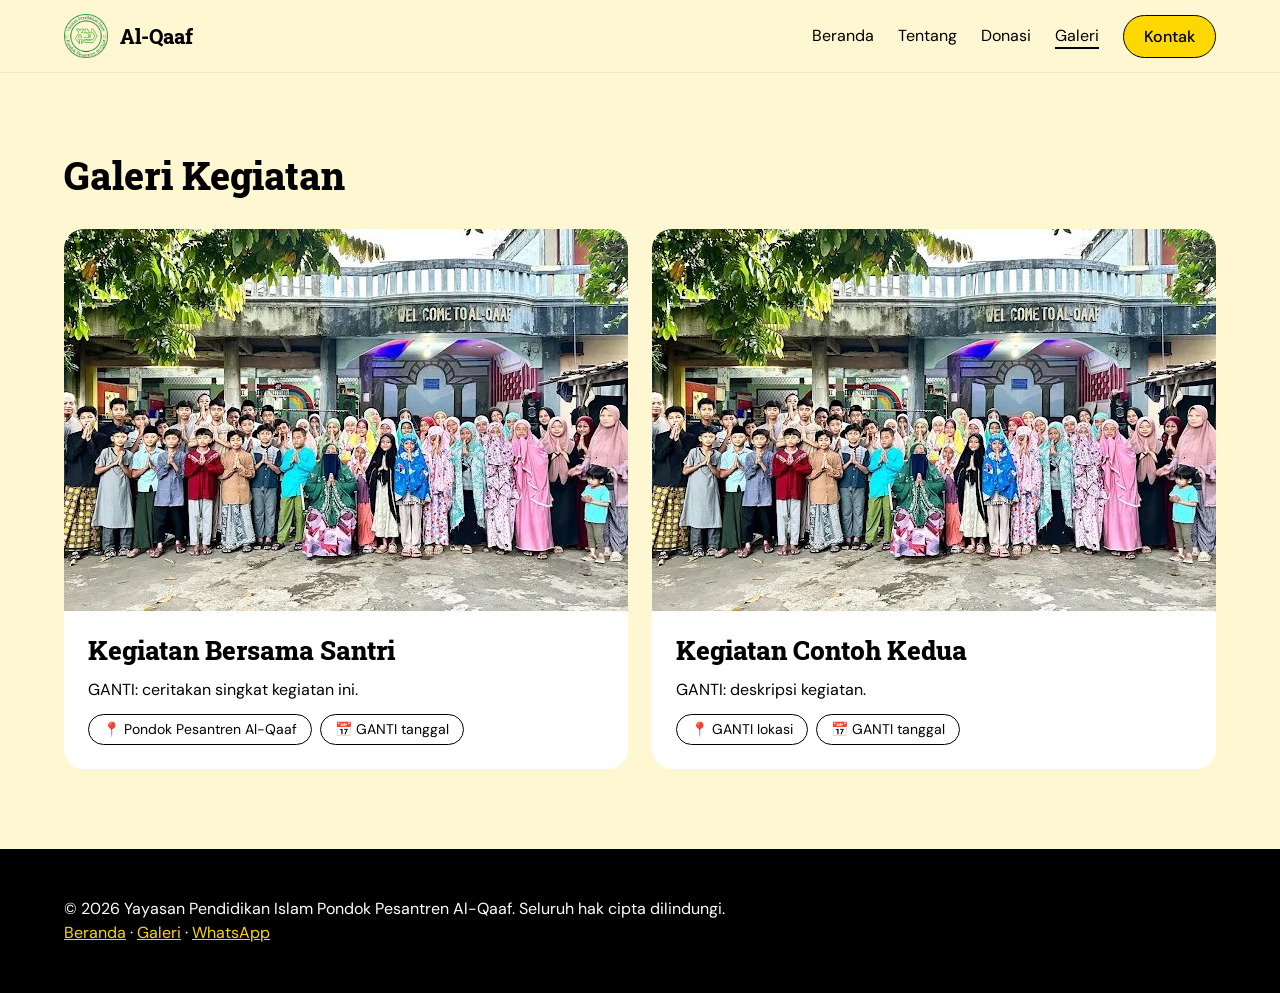
==== galeri.html @ b2927167 "Add files via upload" ====
<!DOCTYPE html>
<html lang="id">
<head>
<!-- ===== galeri.html — Galeri Kegiatan =====
 Tambah kegiatan: salin satu blok <article>, ubah foto, judul, deskripsi, lokasi, tanggal.
 Letakkan kegiatan terbaru di paling atas. -->
<title>Galeri Kegiatan — Pondok Pesantren Al-Qaaf</title>
<meta name="description" content="Dokumentasi kegiatan santri dan keluarga besar Pondok Pesantren Al-Qaaf.">
<link rel="canonical" href="https://alqaaf.ponpes.id/galeri.html">
<meta property="og:title" content="Galeri Kegiatan — Pondok Pesantren Al-Qaaf"><meta property="og:image" content="https://alqaaf.ponpes.id/images/hero.jpg">
<meta charset="utf-8">
<meta name="viewport" content="width=device-width, initial-scale=1">
<meta name="theme-color" content="#fff6d2">
<link rel="icon" href="favicon.ico" sizes="any">
<link rel="icon" type="image/png" sizes="32x32" href="images/favicon-32.png">
<link rel="apple-touch-icon" href="images/favicon-180.png">
<link rel="preconnect" href="https://fonts.googleapis.com"><link rel="preconnect" href="https://fonts.gstatic.com" crossorigin>
<link rel="stylesheet" href="https://fonts.googleapis.com/css2?family=DM+Mono&family=DM+Sans:wght@400;500;700&family=Roboto+Slab:wght@500;800&display=swap">
<link rel="stylesheet" href="css/variables.css">
<link rel="stylesheet" href="css/style.css">
</head>
<body>
<header class="nav"><div class="wrap">
  <a class="brand" href="index.html"><img src="images/logo.png" alt="Logo Pondok Pesantren Al-Qaaf" width="44" height="44">Al-Qaaf</a>
  <nav class="nav-links" aria-label="Menu utama">
    <a href="index.html" >Beranda</a><a href="index.html#tentang">Tentang</a><a href="index.html#donasi">Donasi</a><a href="galeri.html" aria-current="page">Galeri</a><a class="btn btn-primary btn-sm" href="index.html#kontak">Kontak</a>
  </nav></div></header>
<main><section><div class="wrap">
  <h1 class="section-title">Galeri Kegiatan</h1>
  <div class="grid">
    <article class="card gallery-card">
      <img src="images/hero.jpg" alt="Kegiatan Bersama Santri" loading="lazy" width="680" height="382">
      <div class="body"><h3>Kegiatan Bersama Santri</h3><p>GANTI: ceritakan singkat kegiatan ini.</p>
        <div class="meta"><span>📍 Pondok Pesantren Al-Qaaf</span><span>📅 GANTI tanggal</span></div></div>
    </article>
    <article class="card gallery-card">
      <img src="images/hero.jpg" alt="Kegiatan Contoh Kedua" loading="lazy" width="680" height="382">
      <div class="body"><h3>Kegiatan Contoh Kedua</h3><p>GANTI: deskripsi kegiatan.</p>
        <div class="meta"><span>📍 GANTI lokasi</span><span>📅 GANTI tanggal</span></div></div>
    </article>
  </div>
</div></section></main>
<footer><div class="wrap"><p>&copy; 2026 Yayasan Pendidikan Islam Pondok Pesantren Al-Qaaf. Seluruh hak cipta dilindungi.</p>
<p><a href="index.html">Beranda</a> · <a href="galeri.html">Galeri</a> · <a href="https://wa.me/6281234567890">WhatsApp</a></p></div></footer>
</body></html>
---- css/variables.css ----
:root {
  /* Colors */
  --color-buttercream: #fff6d2;
  --color-marigold: #ffd801;
  --color-ink-black: #000000;
  --color-bone-white: #ffffff;
  --color-char: #666664;
  --color-oat: #cccbc7;
  --color-fawn: #dcdce6;

  /* Typography — Font Families */
  --font-sans-serif: 'sans-serif', ui-sans-serif, system-ui, -apple-system, BlinkMacSystemFont, "Segoe UI", Roboto, sans-serif;
  --font-champ: 'Champ', ui-sans-serif, system-ui, -apple-system, BlinkMacSystemFont, "Segoe UI", Roboto, sans-serif;
  --font-dm-sans: 'DM Sans', ui-sans-serif, system-ui, -apple-system, BlinkMacSystemFont, "Segoe UI", Roboto, sans-serif;
  --font-dm-mono: 'DM Mono', ui-monospace, SFMono-Regular, Menlo, Monaco, Consolas, monospace;
  --font-arial: 'Arial', ui-sans-serif, system-ui, -apple-system, BlinkMacSystemFont, "Segoe UI", Roboto, sans-serif;

  /* Typography — Scale */
  --text-caption: 10px;
  --leading-caption: 1.5;
  --tracking-caption: 0.16px;
  --text-body: 16px;
  --leading-body: 1.5;
  --text-subheading: 20px;
  --leading-subheading: 1.4;
  --tracking-subheading: -0.4px;
  --text-heading-sm: 26px;
  --leading-heading-sm: 1.2;
  --text-heading: 38px;
  --leading-heading: 1.16;
  --text-heading-lg: 54px;
  --leading-heading-lg: 1.01;
  --text-display: 72px;
  --leading-display: 1.01;

  /* Typography — Weights */
  --font-weight-regular: 400;
  --font-weight-medium: 500;
  --font-weight-bold: 700;
  --font-weight-extrabold: 800;

  /* Spacing */
  --spacing-unit: 4px;
  --spacing-4: 4px;
  --spacing-8: 8px;
  --spacing-12: 12px;
  --spacing-16: 16px;
  --spacing-20: 20px;
  --spacing-24: 24px;
  --spacing-28: 28px;
  --spacing-32: 32px;
  --spacing-36: 36px;
  --spacing-48: 48px;
  --spacing-60: 60px;
  --spacing-72: 72px;
  --spacing-80: 80px;
  --spacing-120: 120px;
  --spacing-132: 132px;
  --spacing-236: 236px;

  /* Layout */
  --page-max-width: 1200px;
  --section-gap: 80px;
  --card-padding: 32px;
  --element-gap: 24px;

  /* Border Radius */
  --radius-2xl: 16px;
  --radius-2xl-2: 20px;
  --radius-full: 9999px;

  /* Named Radii */
  --radius-tags: 9999px;
  --radius-cards: 20px;
  --radius-inputs: 16px;
  --radius-buttons: 9999px;

  /* Shadows */
  --shadow-md: rgba(70, 58, 0, 0.1) 0px 4px 12px 0px;

  /* Surfaces */
  --surface-canvas: #fff6d2;
  --surface-card: #ffffff;
  --surface-oat: #cccbc7;
  --surface-ink: #000000;
}
---- css/style.css ----
/* ==========================================================
   style.css — Gaya utama website Al-Qaaf
   Mengikuti DESIGN.md (krem + kuning marigold, tombol pill, kartu 20px).
   Variabel warna/ukuran ada di variables.css (jangan diubah di sini).
   ========================================================== */

/* Font: "Champ" tidak tersedia gratis, diganti Roboto Slab (mirip, slab tebal). */
:root{ --font-champ:'Roboto Slab',Georgia,serif; }

*{box-sizing:border-box;margin:0}
html{scroll-behavior:smooth}
body{background:var(--surface-canvas);color:var(--color-ink-black);font:400 var(--text-body)/1.5 var(--font-dm-sans)}
img{max-width:100%;display:block}
a{color:inherit}
h1,h2,h3{font-family:var(--font-champ);font-weight:800}
.wrap{max-width:var(--page-max-width);margin:0 auto;padding:0 var(--spacing-24)}
section{padding:var(--section-gap) 0}
.section-title{font-size:var(--text-heading);line-height:var(--leading-heading);margin-bottom:var(--spacing-32)}

/* ---------- Navigasi atas ---------- */
.nav{background:var(--surface-canvas);position:sticky;top:0;z-index:10;border-bottom:1px solid #0001}
.nav .wrap{display:flex;align-items:center;gap:var(--spacing-24);height:72px}
.brand{display:flex;align-items:center;gap:12px;text-decoration:none;font:800 20px var(--font-champ)}
.brand img{width:44px;height:44px}
.nav-links{display:flex;gap:var(--spacing-24);margin-left:auto;align-items:center}
.nav-links a{text-decoration:none}
.nav-links a:hover,.nav-links a[aria-current]{text-decoration:underline;text-underline-offset:6px;text-decoration-thickness:2px}

/* ---------- Tombol (selalu pill) ---------- */
.btn{display:inline-block;padding:16px 28px;border-radius:var(--radius-buttons);font:500 16px var(--font-dm-sans);text-decoration:none;border:1.5px solid var(--color-ink-black);cursor:pointer}
.btn-primary{background:var(--color-marigold)}
.btn-outline{background:transparent}
.btn-black{background:#000;color:#fff}
.btn-sm{padding:10px 20px}
.btn-light{color:#fff;border-color:#fff}

/* ---------- Hero (foto utama + scrim hangat) ---------- */
.hero{position:relative;color:#fff;padding:0;min-height:560px;display:flex;align-items:center;
  background:linear-gradient(rgba(40,30,0,.55),rgba(40,30,0,.65)),url(../images/hero.jpg) center/cover}
.hero .wrap{padding-top:80px;padding-bottom:80px;text-align:center}
.hero h1{font-size:clamp(38px,7vw,var(--text-display));line-height:var(--leading-display);margin-bottom:var(--spacing-20)}
.hero p{font-size:20px;max-width:640px;margin:0 auto var(--spacing-32)}
.hero .actions{display:flex;gap:16px;justify-content:center;flex-wrap:wrap}

/* ---------- Kartu & grid ---------- */
.grid{display:grid;gap:var(--element-gap);grid-template-columns:repeat(auto-fit,minmax(280px,1fr))}
.card{background:var(--surface-card);border-radius:var(--radius-cards);padding:var(--card-padding)}
.card h3{font-size:var(--text-heading-sm);line-height:var(--leading-heading-sm);margin-bottom:var(--spacing-12)}
.card p+p,.card ul{margin-top:var(--spacing-12)}
.card ul{padding-left:20px}
.tag{display:inline-block;background:var(--color-marigold);border-radius:var(--radius-tags);padding:6px 16px;font:500 14px var(--font-dm-sans);margin-bottom:var(--spacing-12)}
.mono{font-family:var(--font-dm-mono)}

/* ---------- Jadwal sholat ---------- */
.prayer{background:#fff}
.prayer-grid{display:grid;grid-template-columns:repeat(auto-fit,minmax(120px,1fr));gap:var(--spacing-16)}
.prayer-item{background:var(--surface-canvas);border-radius:var(--radius-cards);padding:var(--spacing-20);text-align:center}
.prayer-item b{display:block;font:500 15px var(--font-dm-sans)}
.prayer-item span{font:800 28px var(--font-champ)}
.prayer-item.next{background:var(--color-marigold)}
.muted{color:var(--color-char);font-size:14px;margin-top:var(--spacing-16)}

/* ---------- Donasi & unduhan ---------- */
.rek{font:500 24px var(--font-dm-mono);margin:var(--spacing-8) 0}
.copy-btn{margin-top:var(--spacing-12)}
.map{border:1px solid #000;border-radius:var(--radius-cards);width:100%;height:360px}

/* ---------- Galeri ---------- */
.gallery-card{padding:0;overflow:hidden}
.gallery-card img{aspect-ratio:4/3;object-fit:cover;width:100%}
.gallery-card .body{padding:var(--spacing-24)}
.meta{display:flex;flex-wrap:wrap;gap:8px;margin-top:var(--spacing-12)}
.meta span{border:1px solid #000;border-radius:var(--radius-tags);padding:4px 14px;font-size:14px}

/* ---------- Footer ---------- */
footer{background:var(--surface-ink);color:#fff;padding:var(--spacing-48) 0}
footer a{color:var(--color-marigold)}

@media(max-width:640px){
  .nav .wrap{height:auto;padding-top:12px;padding-bottom:12px;flex-wrap:wrap}
  .nav-links{margin-left:0;gap:16px}
  section{padding:var(--spacing-48) 0}
  .section-title{font-size:30px}
}
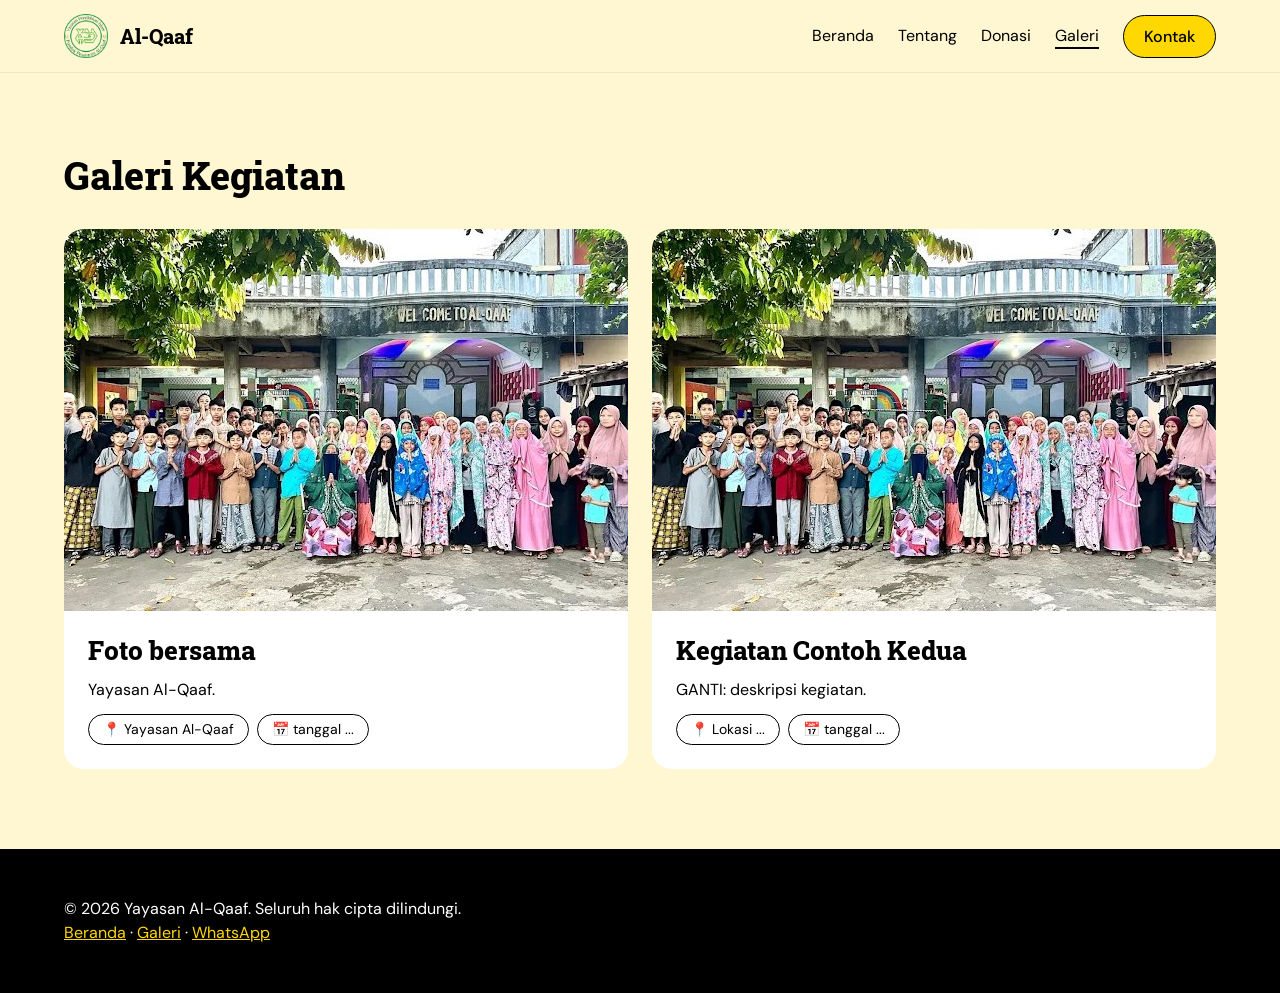
==== commit 179e4ce2: "Update galeri.html" ====
--- a/galeri.html
+++ b/galeri.html
@@ -30,16 +30,16 @@
   <div class="grid">
     <article class="card gallery-card">
       <img src="images/hero.jpg" alt="Kegiatan Bersama Santri" loading="lazy" width="680" height="382">
-      <div class="body"><h3>Kegiatan Bersama Santri</h3><p>GANTI: ceritakan singkat kegiatan ini.</p>
-        <div class="meta"><span>📍 Pondok Pesantren Al-Qaaf</span><span>📅 GANTI tanggal</span></div></div>
+      <div class="body"><h3>Foto bersama</h3><p>Yayasan Al-Qaaf.</p>
+        <div class="meta"><span>📍 Yayasan Al-Qaaf</span><span>📅 tanggal ...</span></div></div>
     </article>
     <article class="card gallery-card">
       <img src="images/hero.jpg" alt="Kegiatan Contoh Kedua" loading="lazy" width="680" height="382">
       <div class="body"><h3>Kegiatan Contoh Kedua</h3><p>GANTI: deskripsi kegiatan.</p>
-        <div class="meta"><span>📍 GANTI lokasi</span><span>📅 GANTI tanggal</span></div></div>
+        <div class="meta"><span>📍 Lokasi ...</span><span>📅 tanggal ...</span></div></div>
     </article>
   </div>
 </div></section></main>
-<footer><div class="wrap"><p>&copy; 2026 Yayasan Pendidikan Islam Pondok Pesantren Al-Qaaf. Seluruh hak cipta dilindungi.</p>
-<p><a href="index.html">Beranda</a> · <a href="galeri.html">Galeri</a> · <a href="https://wa.me/6281234567890">WhatsApp</a></p></div></footer>
+<footer><div class="wrap"><p>&copy; 2026 Yayasan Al-Qaaf. Seluruh hak cipta dilindungi.</p>
+<p><a href="index.html">Beranda</a> · <a href="galeri.html">Galeri</a> · <a href="https://wa.me/62818983669">WhatsApp</a></p></div></footer>
 </body></html>
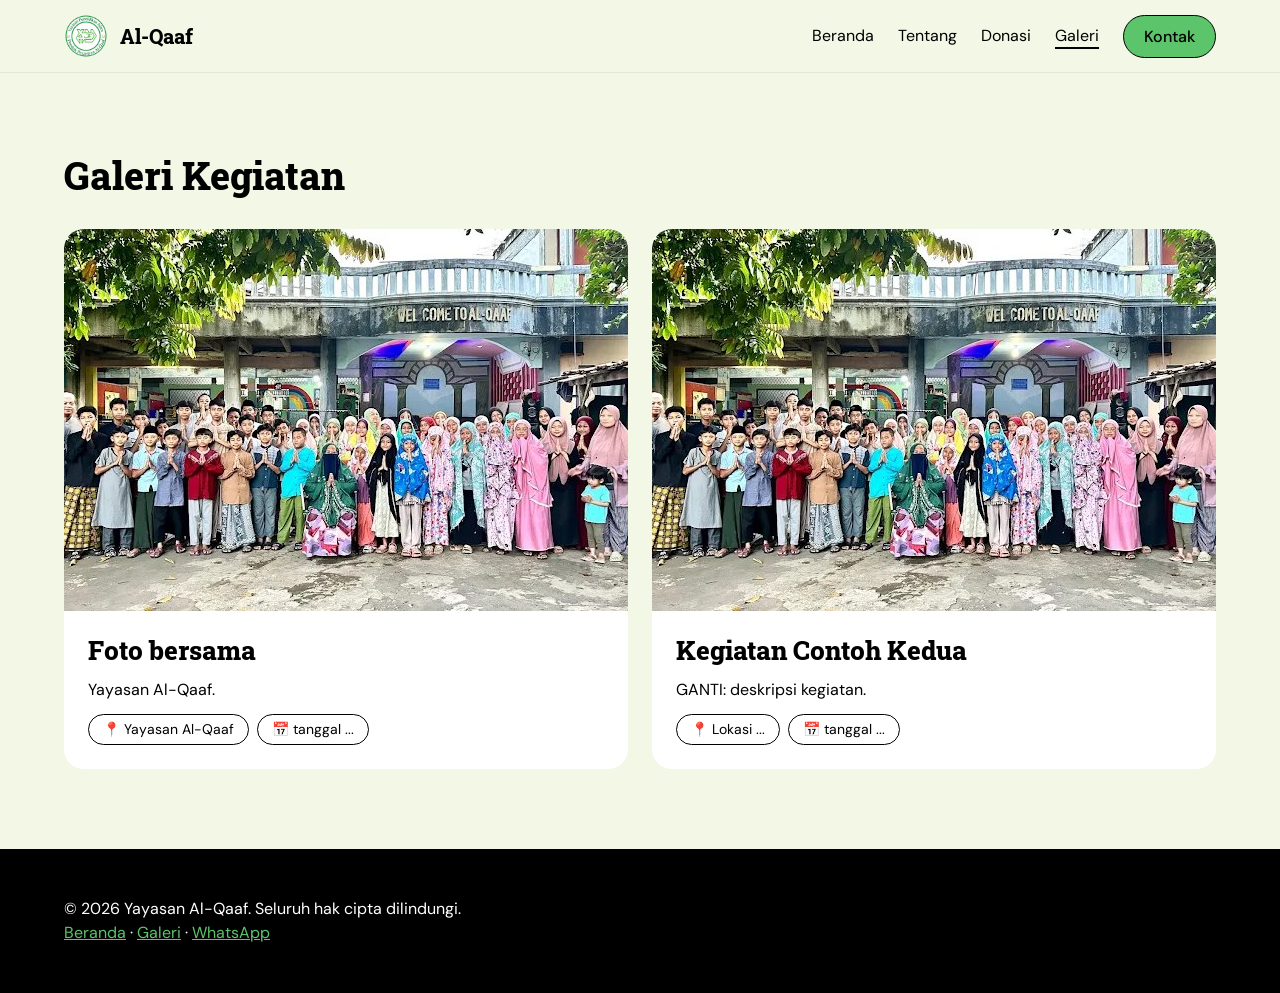
==== commit bc865e14: "Update galeri.html tambah favicon baru" ====
--- a/galeri.html
+++ b/galeri.html
@@ -11,9 +11,15 @@
 <meta charset="utf-8">
 <meta name="viewport" content="width=device-width, initial-scale=1">
 <meta name="theme-color" content="#fff6d2">
-<link rel="icon" href="favicon.ico" sizes="any">
-<link rel="icon" type="image/png" sizes="32x32" href="images/favicon-32.png">
-<link rel="apple-touch-icon" href="images/favicon-180.png">
+ 
+<!-- favicon dari favicon generator for real --> 
+<link rel="icon" type="image/png" href="images/favicon-baru/favicon-96x96.png" sizes="96x96">
+<link rel="icon" type="image/svg+xml" href="images/favicon-baru/favicon.svg">
+<link rel="shortcut icon" href="images/favicon-baru/favicon.ico">
+<link rel="apple-touch-icon" sizes="180x180" href="images/favicon-baru/apple-touch-icon.png">
+<meta name="apple-mobile-web-app-title" content="Al-Qaaf">
+<link rel="manifest" href="images/favicon-baru/site.webmanifest">
+ 
 <link rel="preconnect" href="https://fonts.googleapis.com"><link rel="preconnect" href="https://fonts.gstatic.com" crossorigin>
 <link rel="stylesheet" href="https://fonts.googleapis.com/css2?family=DM+Mono&family=DM+Sans:wght@400;500;700&family=Roboto+Slab:wght@500;800&display=swap">
 <link rel="stylesheet" href="css/variables.css">
--- a/css/variables.css
+++ b/css/variables.css
@@ -1,7 +1,7 @@
 :root {
   /* Colors */
-  --color-buttercream: #fff6d2;
-  --color-marigold: #ffd801;
+  --color-buttercream: #f2f7e6;
+  --color-marigold: #5cc46a;
   --color-ink-black: #000000;
   --color-bone-white: #ffffff;
   --color-char: #666664;
@@ -79,8 +79,8 @@
   --shadow-md: rgba(70, 58, 0, 0.1) 0px 4px 12px 0px;
 
   /* Surfaces */
-  --surface-canvas: #fff6d2;
+  --surface-canvas: #f2f7e6;
   --surface-card: #ffffff;
   --surface-oat: #cccbc7;
   --surface-ink: #000000;
-}+}
--- a/css/style.css
+++ b/css/style.css
@@ -82,3 +82,36 @@
   section{padding:var(--spacing-48) 0}
   .section-title{font-size:30px}
 }
+
+/* ==========================================================
+   Perbaikan responsif mobile (tambahan di akhir file)
+   Tujuan: halaman tidak bisa digeser ke kiri/kanan di HP.
+   ========================================================== */
+
+/* Pengaman: potong apa pun yang meluap ke samping (clip tidak merusak menu sticky) */
+body{overflow-x:clip}
+
+/* Menu atas boleh turun baris jika layar sempit */
+.nav-links{flex-wrap:wrap}
+
+/* Grid kartu: lebar minimum tidak pernah melebihi lebar layar */
+.grid{grid-template-columns:repeat(auto-fit,minmax(min(280px,100%),1fr))}
+
+/* Isi kartu boleh menyusut, teks/nomor panjang dipatahkan otomatis */
+.card,.grid>*{min-width:0}
+.card,.prayer-item{overflow-wrap:anywhere}
+
+/* Nomor rekening mengecil mengikuti lebar layar */
+.rek{font-size:clamp(18px,5.5vw,24px)}
+
+/* Peta tidak melebihi lebar layar */
+.map{max-width:100%}
+
+@media(max-width:640px){
+  .wrap{padding:0 var(--spacing-16)}   /* margin samping lebih tipis */
+  .nav .wrap{gap:12px}
+  .hero{min-height:480px}
+  .hero p{font-size:18px}
+  .btn{padding:14px 22px}
+  .map{height:280px}
+}
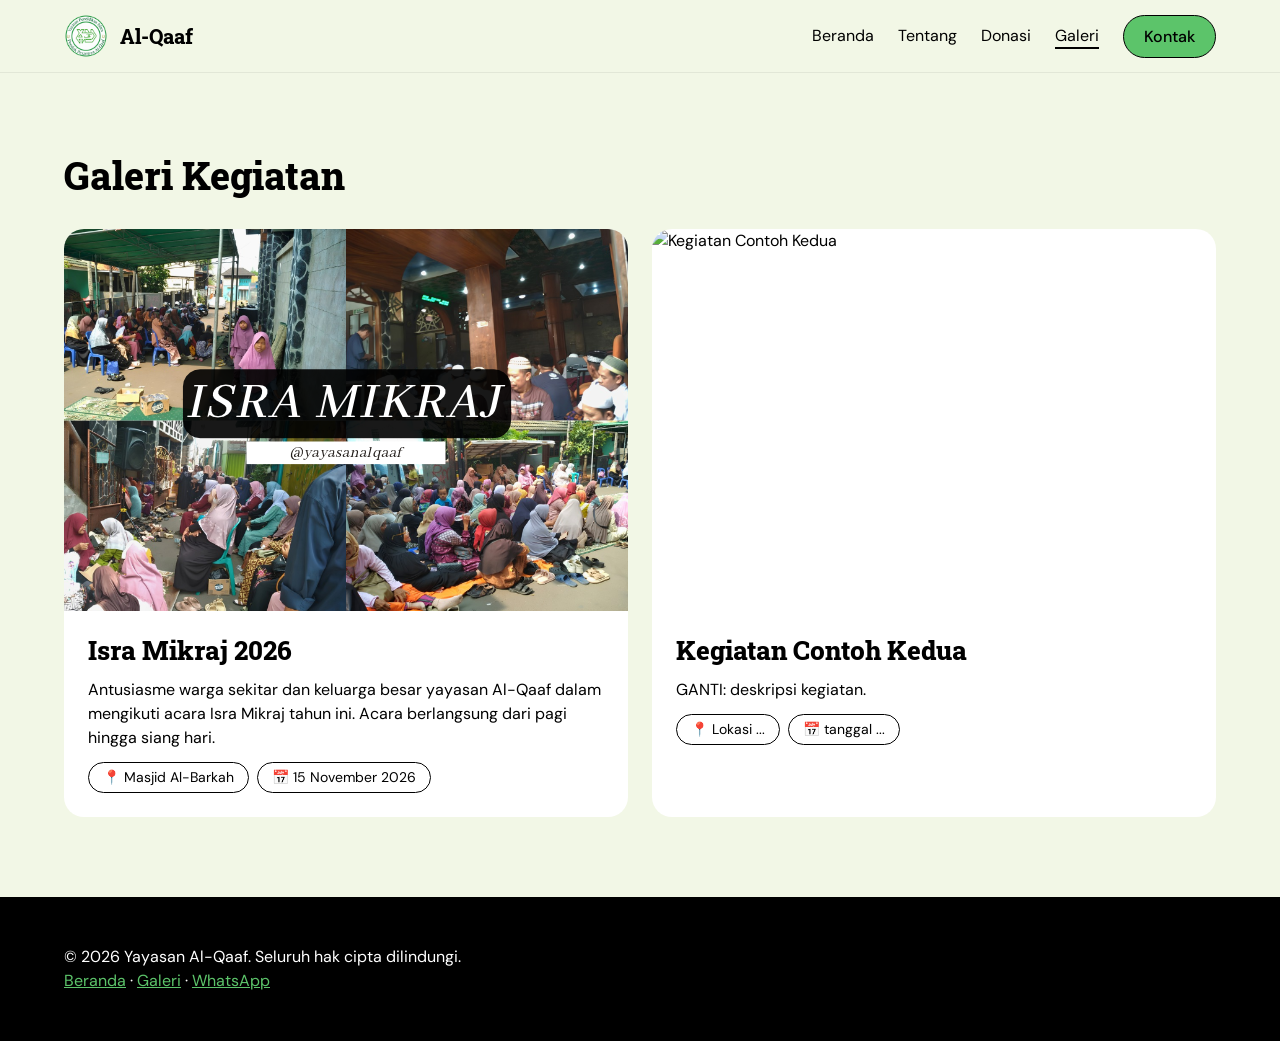
==== commit b658d926: "Update galeri.html" ====
--- a/galeri.html
+++ b/galeri.html
@@ -35,9 +35,9 @@
   <h1 class="section-title">Galeri Kegiatan</h1>
   <div class="grid">
     <article class="card gallery-card">
-      <img src="images/hero.jpg" alt="Kegiatan Bersama Santri" loading="lazy" width="680" height="382">
-      <div class="body"><h3>Foto bersama</h3><p>Yayasan Al-Qaaf.</p>
-        <div class="meta"><span>📍 Yayasan Al-Qaaf</span><span>📅 tanggal ...</span></div></div>
+      <img src="images/galeri/isra-mikraj-15-11-2026.png" alt="Kegiatan Isra Mikraj" loading="lazy" width="680" height="382">
+      <div class="body"><h3>Isra Mikraj 2026</h3><p>Antusiasme warga sekitar dan keluarga besar yayasan Al-Qaaf dalam mengikuti acara Isra Mikraj tahun ini. Acara berlangsung dari pagi hingga siang hari.</p>
+        <div class="meta"><span>📍 Masjid Al-Barkah</span><span>📅 15 November 2026</span></div></div>
     </article>
     <article class="card gallery-card">
       <img src="images/hero.jpg" alt="Kegiatan Contoh Kedua" loading="lazy" width="680" height="382">
--- a/css/style.css
+++ b/css/style.css
@@ -6,6 +6,7 @@
 
 /* Font: "Champ" tidak tersedia gratis, diganti Roboto Slab (mirip, slab tebal). */
 :root{ --font-champ:'Roboto Slab',Georgia,serif; }
+
 
 *{box-sizing:border-box;margin:0}
 html{scroll-behavior:smooth}
@@ -36,7 +37,7 @@
 
 /* ---------- Hero (foto utama + scrim hangat) ---------- */
 .hero{position:relative;color:#fff;padding:0;min-height:560px;display:flex;align-items:center;
-  background:linear-gradient(rgba(40,30,0,.55),rgba(40,30,0,.65)),url(../images/hero.jpg) center/cover}
+  background:linear-gradient(rgba(40,30,0,.55),rgba(40,30,0,.65)),url(../images/hero.png) center/cover}
 .hero .wrap{padding-top:80px;padding-bottom:80px;text-align:center}
 .hero h1{font-size:clamp(38px,7vw,var(--text-display));line-height:var(--leading-display);margin-bottom:var(--spacing-20)}
 .hero p{font-size:20px;max-width:640px;margin:0 auto var(--spacing-32)}
@@ -115,3 +116,7 @@
   .btn{padding:14px 22px}
   .map{height:280px}
 }
+
+/* Ikon Font Awesome di kartu kontak */
+.card h3 i{margin-right:10px;font-size:.9em}
+.btn i{margin-right:6px}
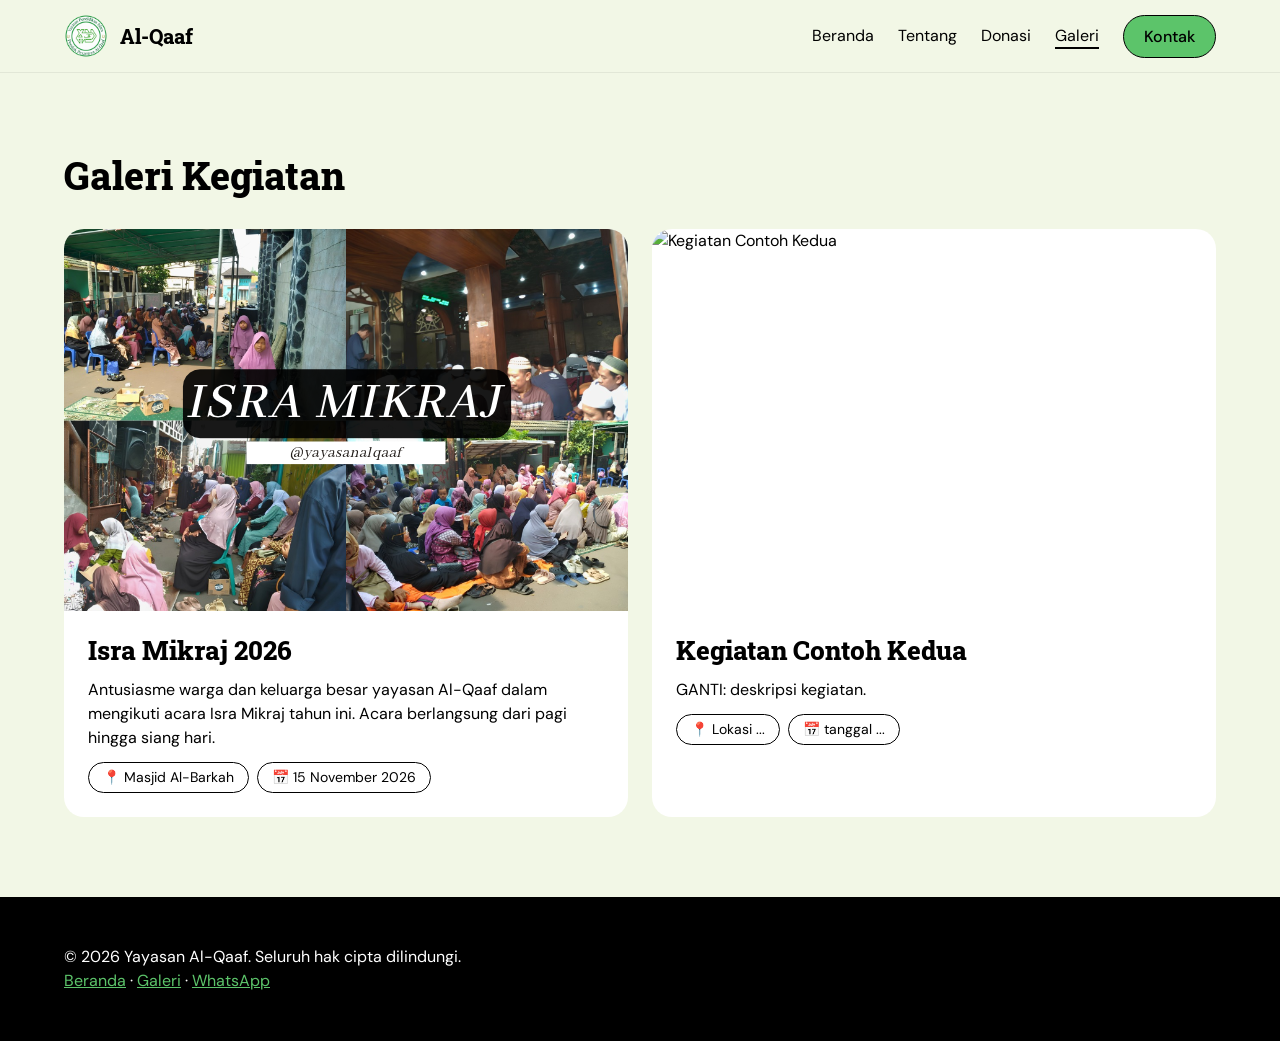
==== commit 177f0999: "Update galeri.html" ====
--- a/galeri.html
+++ b/galeri.html
@@ -36,7 +36,7 @@
   <div class="grid">
     <article class="card gallery-card">
       <img src="images/galeri/isra-mikraj-15-11-2026.png" alt="Kegiatan Isra Mikraj" loading="lazy" width="680" height="382">
-      <div class="body"><h3>Isra Mikraj 2026</h3><p>Antusiasme warga sekitar dan keluarga besar yayasan Al-Qaaf dalam mengikuti acara Isra Mikraj tahun ini. Acara berlangsung dari pagi hingga siang hari.</p>
+      <div class="body"><h3>Isra Mikraj 2026</h3><p>Antusiasme warga dan keluarga besar yayasan Al-Qaaf dalam mengikuti acara Isra Mikraj tahun ini. Acara berlangsung dari pagi hingga siang hari.</p>
         <div class="meta"><span>📍 Masjid Al-Barkah</span><span>📅 15 November 2026</span></div></div>
     </article>
     <article class="card gallery-card">
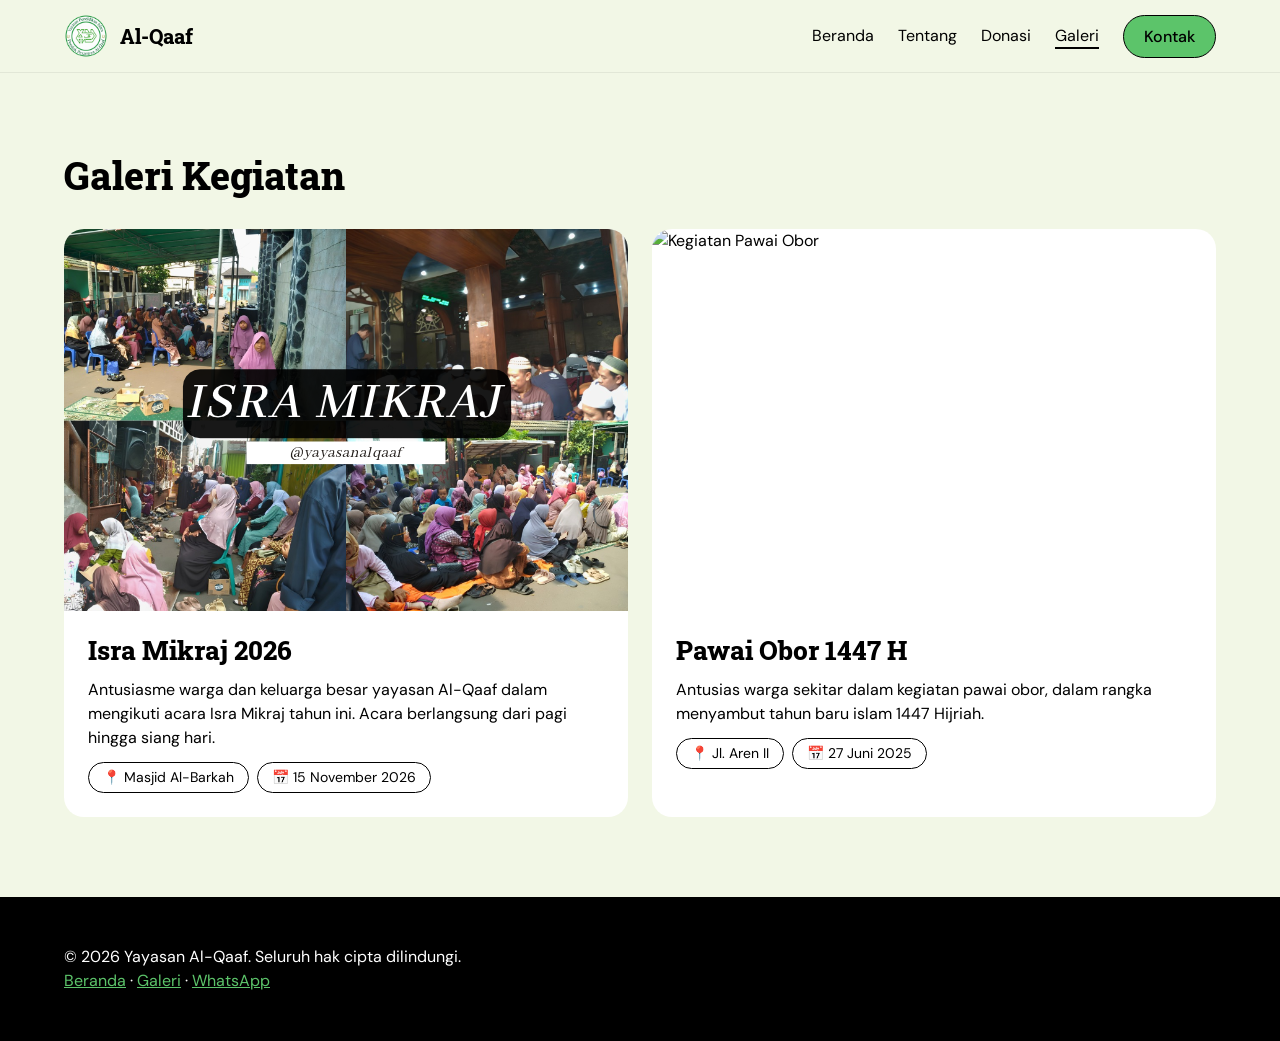
==== commit bc10cbeb: "Update galeri.html tambah kegiatan pawai obor" ====
--- a/galeri.html
+++ b/galeri.html
@@ -40,9 +40,9 @@
         <div class="meta"><span>📍 Masjid Al-Barkah</span><span>📅 15 November 2026</span></div></div>
     </article>
     <article class="card gallery-card">
-      <img src="images/hero.jpg" alt="Kegiatan Contoh Kedua" loading="lazy" width="680" height="382">
-      <div class="body"><h3>Kegiatan Contoh Kedua</h3><p>GANTI: deskripsi kegiatan.</p>
-        <div class="meta"><span>📍 Lokasi ...</span><span>📅 tanggal ...</span></div></div>
+      <img src="images/galeri/pawai-obor-tahun-baru-islam-1447H.png" alt="Kegiatan Pawai Obor" loading="lazy" width="680" height="382">
+      <div class="body"><h3>Pawai Obor 1447 H</h3><p>Antusias warga sekitar dalam kegiatan pawai obor, dalam rangka menyambut tahun baru islam 1447 Hijriah.</p>
+        <div class="meta"><span>📍 Jl. Aren II</span><span>📅 27 Juni 2025</span></div></div>
     </article>
   </div>
 </div></section></main>
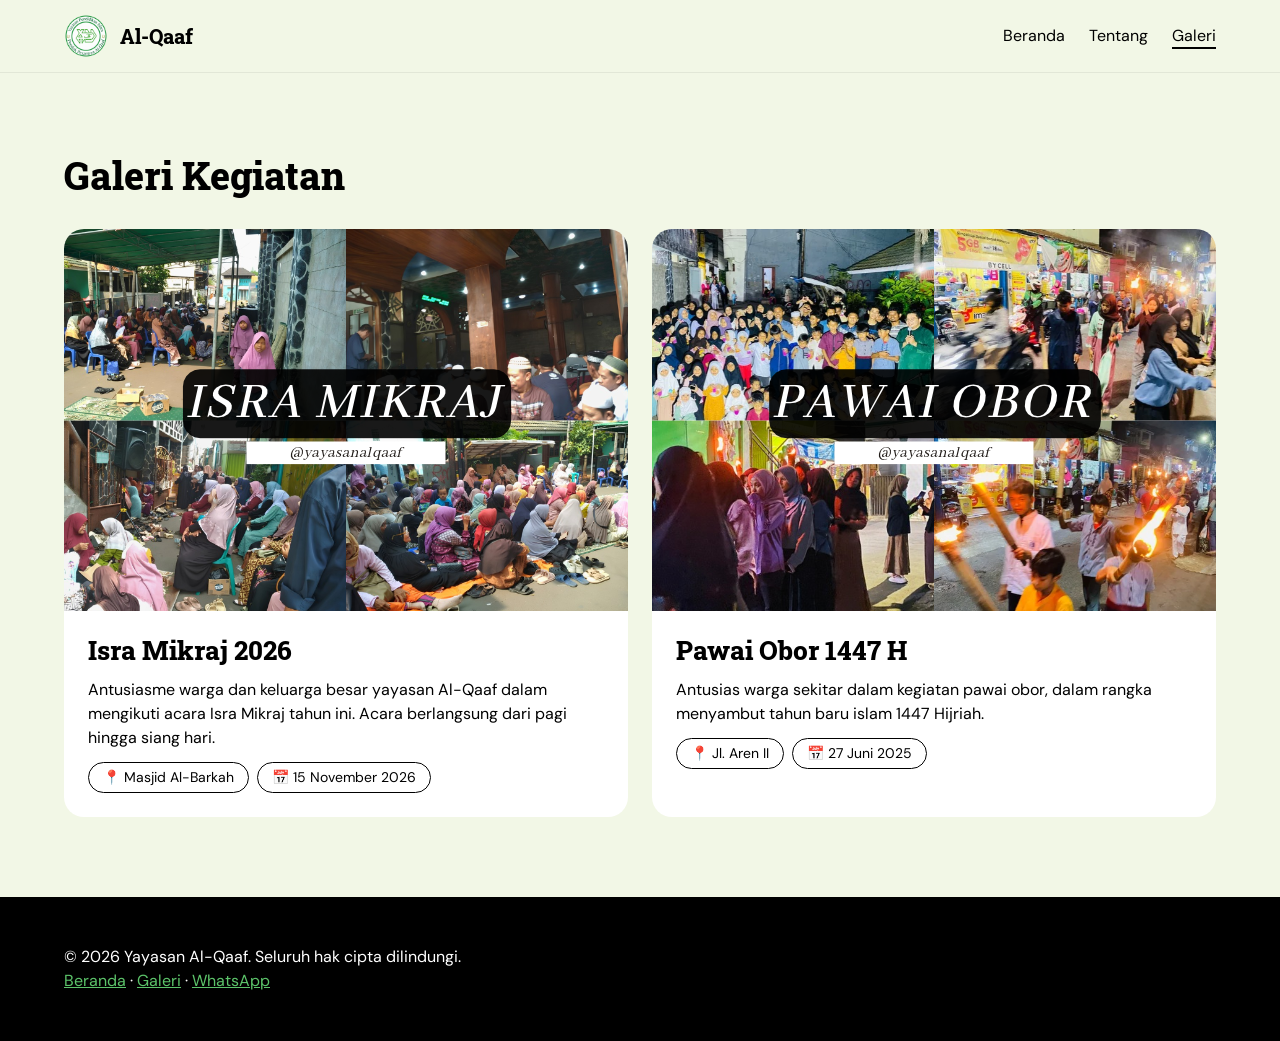
==== commit 087bb1d2: "Update galeri.html" ====
--- a/galeri.html
+++ b/galeri.html
@@ -29,7 +29,7 @@
 <header class="nav"><div class="wrap">
   <a class="brand" href="index.html"><img src="images/logo.png" alt="Logo Pondok Pesantren Al-Qaaf" width="44" height="44">Al-Qaaf</a>
   <nav class="nav-links" aria-label="Menu utama">
-    <a href="index.html" >Beranda</a><a href="index.html#tentang">Tentang</a><a href="index.html#donasi">Donasi</a><a href="galeri.html" aria-current="page">Galeri</a><a class="btn btn-primary btn-sm" href="index.html#kontak">Kontak</a>
+    <a href="index.html" >Beranda</a><a href="index.html#tentang">Tentang</a><!--<a href="index.html#donasi">Donasi</a>--><a href="galeri.html" aria-current="page">Galeri</a><!--<a class="btn btn-primary btn-sm" href="index.html#kontak">Kontak</a>-->
   </nav></div></header>
 <main><section><div class="wrap">
   <h1 class="section-title">Galeri Kegiatan</h1>
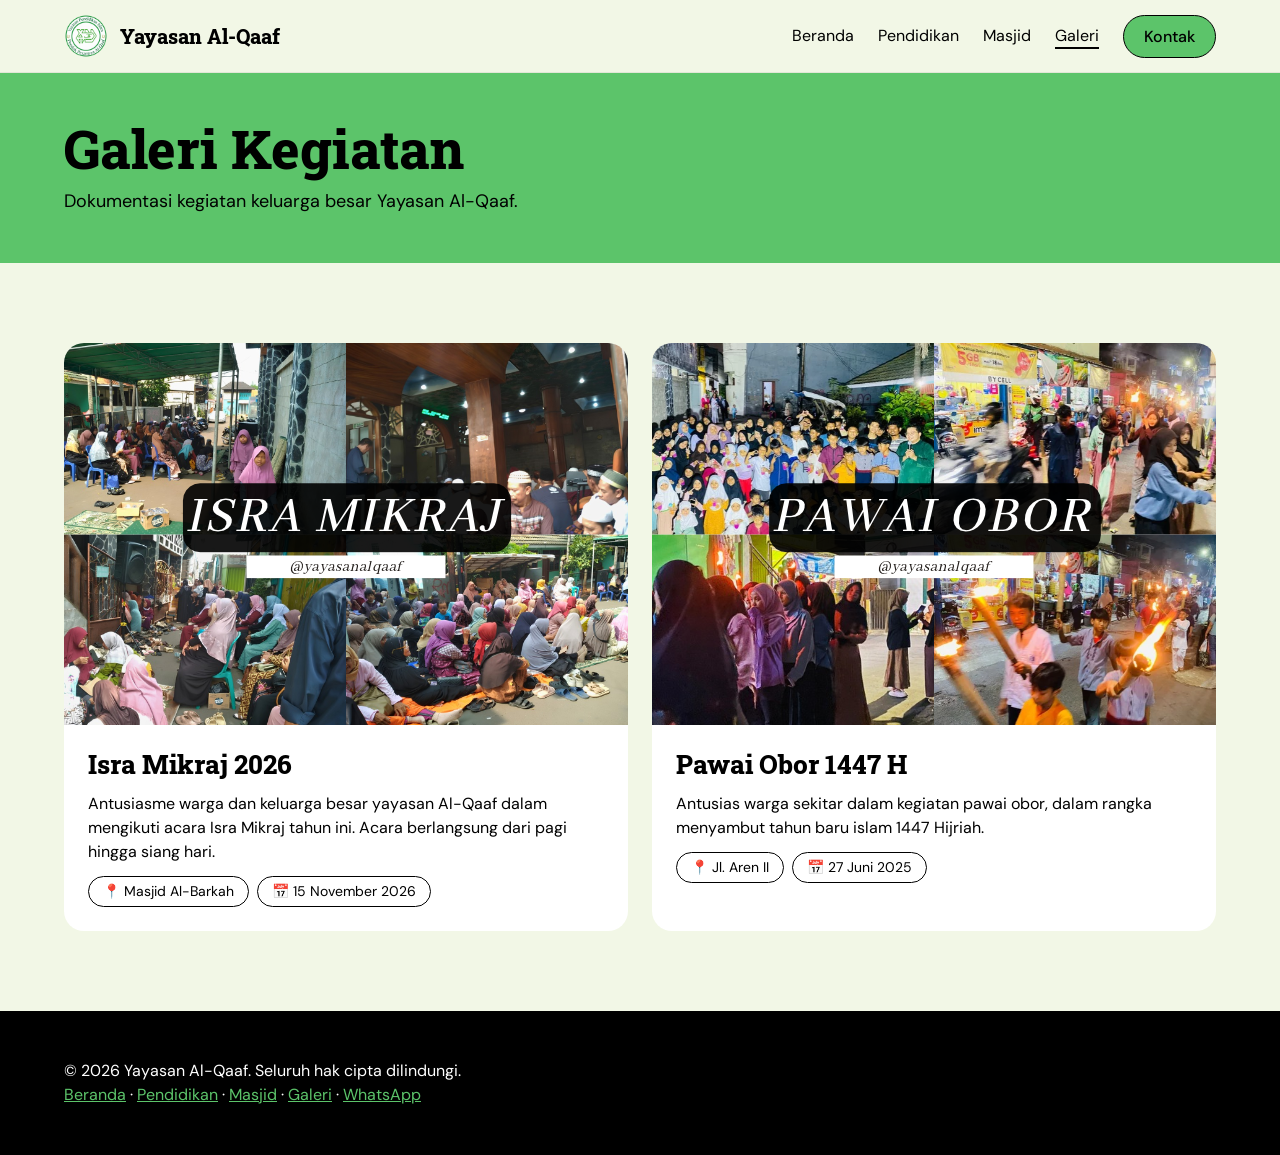
==== commit 13cf1c88: "Add files via upload" ====
--- a/galeri.html
+++ b/galeri.html
@@ -1,38 +1,50 @@
 <!DOCTYPE html>
 <html lang="id">
 <head>
+<meta charset="utf-8">
 <!-- ===== galeri.html — Galeri Kegiatan =====
  Tambah kegiatan: salin satu blok <article>, ubah foto, judul, deskripsi, lokasi, tanggal.
- Letakkan kegiatan terbaru di paling atas. -->
+ Letakkan kegiatan terbaru di paling atas.
+ Header & footer dibuat otomatis oleh js/layout.js (jangan tulis manual di sini). -->
 <title>Galeri Kegiatan — Pondok Pesantren Al-Qaaf</title>
 <meta name="description" content="Dokumentasi kegiatan santri dan keluarga besar Pondok Pesantren Al-Qaaf.">
 <link rel="canonical" href="https://alqaaf.ponpes.id/galeri.html">
-<meta property="og:title" content="Galeri Kegiatan — Pondok Pesantren Al-Qaaf"><meta property="og:image" content="https://alqaaf.ponpes.id/images/hero.jpg">
-<meta charset="utf-8">
+<meta property="og:type" content="website"><meta property="og:locale" content="id_ID">
+<meta property="og:title" content="Galeri Kegiatan — Pondok Pesantren Al-Qaaf">
+<meta property="og:description" content="Dokumentasi kegiatan santri dan keluarga besar Pondok Pesantren Al-Qaaf.">
+<meta property="og:image" content="https://alqaaf.ponpes.id/images/hero.png">
+<meta property="og:url" content="https://alqaaf.ponpes.id/galeri.html">
 <meta name="viewport" content="width=device-width, initial-scale=1">
-<meta name="theme-color" content="#fff6d2">
- 
-<!-- favicon dari favicon generator for real --> 
+<meta name="theme-color" content="#f2f7e6">
+
+<!-- favicon dari favicon generator -->
 <link rel="icon" type="image/png" href="images/favicon-baru/favicon-96x96.png" sizes="96x96">
 <link rel="icon" type="image/svg+xml" href="images/favicon-baru/favicon.svg">
 <link rel="shortcut icon" href="images/favicon-baru/favicon.ico">
 <link rel="apple-touch-icon" sizes="180x180" href="images/favicon-baru/apple-touch-icon.png">
 <meta name="apple-mobile-web-app-title" content="Al-Qaaf">
 <link rel="manifest" href="images/favicon-baru/site.webmanifest">
- 
+
 <link rel="preconnect" href="https://fonts.googleapis.com"><link rel="preconnect" href="https://fonts.gstatic.com" crossorigin>
 <link rel="stylesheet" href="https://fonts.googleapis.com/css2?family=DM+Mono&family=DM+Sans:wght@400;500;700&family=Roboto+Slab:wght@500;800&display=swap">
 <link rel="stylesheet" href="css/variables.css">
 <link rel="stylesheet" href="css/style.css">
+<link rel="stylesheet" href="css/layout.css">
+<!-- Font Awesome: ikon (dipakai menu bawah di HP) -->
+<link rel="stylesheet" href="https://cdnjs.cloudflare.com/ajax/libs/font-awesome/6.5.2/css/all.min.css" crossorigin="anonymous" referrerpolicy="no-referrer">
 </head>
 <body>
-<header class="nav"><div class="wrap">
-  <a class="brand" href="index.html"><img src="images/logo.png" alt="Logo Pondok Pesantren Al-Qaaf" width="44" height="44">Al-Qaaf</a>
-  <nav class="nav-links" aria-label="Menu utama">
-    <a href="index.html" >Beranda</a><a href="index.html#tentang">Tentang</a><!--<a href="index.html#donasi">Donasi</a>--><a href="galeri.html" aria-current="page">Galeri</a><!--<a class="btn btn-primary btn-sm" href="index.html#kontak">Kontak</a>-->
-  </nav></div></header>
-<main><section><div class="wrap">
-  <h1 class="section-title">Galeri Kegiatan</h1>
+<!-- Header dibuat oleh js/layout.js (ubah menu di sana). Tautan cadangan jika JavaScript mati: -->
+<div id="site-header"><noscript><nav class="wrap"><a href="index.html">Beranda</a> · <a href="pendidikan.html">Pendidikan</a> · <a href="masjid.html">Masjid</a> · <a href="galeri.html">Galeri</a></nav></noscript></div>
+<main>
+<!-- JUDUL HALAMAN -->
+<section class="page-head"><div class="wrap">
+  <h1>Galeri Kegiatan</h1>
+  <p>Dokumentasi kegiatan keluarga besar Yayasan Al-Qaaf.</p>
+</div></section>
+
+<!-- DAFTAR KEGIATAN: salin satu <article> untuk menambah kegiatan -->
+<section><div class="wrap">
   <div class="grid">
     <article class="card gallery-card">
       <img src="images/galeri/isra-mikraj-15-11-2026.png" alt="Kegiatan Isra Mikraj" loading="lazy" width="680" height="382">
@@ -45,7 +57,9 @@
         <div class="meta"><span>📍 Jl. Aren II</span><span>📅 27 Juni 2025</span></div></div>
     </article>
   </div>
-</div></section></main>
-<footer><div class="wrap"><p>&copy; 2026 Yayasan Al-Qaaf. Seluruh hak cipta dilindungi.</p>
-<p><a href="index.html">Beranda</a> · <a href="galeri.html">Galeri</a> · <a href="https://wa.me/62818983669">WhatsApp</a></p></div></footer>
+</div></section>
+</main>
+<!-- Footer + menu bawah HP dibuat oleh js/layout.js -->
+<div id="site-footer"></div>
+<script src="js/layout.js" defer></script>
 </body></html>
--- a/css/layout.css
+++ b/css/layout.css
@@ -0,0 +1,79 @@
+/* ==========================================================
+   layout.css — TAMBAHAN gaya (dimuat SETELAH style.css)
+   Isi: judul halaman, menu cepat, menu bawah HP, mode mobile ringkas.
+   ========================================================== */
+
+/* Tempat header/footer: tinggi dicadangkan agar halaman tidak "loncat" */
+#site-header{min-height:72px}
+
+/* Judul halaman dalam (Pendidikan, Masjid): pita kuning */
+.page-head{background:var(--color-marigold);padding:48px 0}
+.page-head h1{font-size:var(--text-heading-lg);line-height:var(--leading-heading-lg)}
+.page-head p{margin-top:12px;max-width:640px;font-size:18px}
+
+/* Menu cepat (ikon bulat) di Beranda */
+.quick-wrap{padding:0;margin-top:-32px;position:relative}
+.quick{background:#fff;border-radius:24px;padding:20px 16px;display:grid;gap:16px 8px;
+  grid-template-columns:repeat(6,1fr);box-shadow:var(--shadow-md)}
+.quick a{display:flex;flex-direction:column;align-items:center;gap:8px;text-decoration:none;font-size:14px;font-weight:500;text-align:center}
+.quick .qi{width:60px;height:60px;border-radius:50%;background:var(--surface-ink);color:var(--color-marigold);
+  display:flex;align-items:center;justify-content:center;font-size:24px}
+
+/* Menu bawah: disembunyikan di layar lebar */
+.bottom-nav{display:none}
+
+/* Daftar tanda centang kecil untuk halaman dalam */
+.page-cta{margin-top:var(--spacing-24)}
+
+/* ---------- MODE MOBILE RINGKAS (HP & tablet kecil) ---------- */
+@media(max-width:768px){
+  body{padding-bottom:76px;font-size:15px}           /* ruang untuk menu bawah */
+  section{padding:32px 0}
+  .section-title{font-size:24px;margin-bottom:16px}
+  .grid{gap:12px}
+  .card{padding:16px;border-radius:16px}
+  .card h3{font-size:18px;margin-bottom:8px}
+  .btn{padding:12px 20px;font-size:15px}
+  .btn-sm{padding:9px 16px;font-size:14px}
+
+  /* Header: hanya logo + nama; menu pindah ke bawah */
+  #site-header{min-height:56px}
+  .nav .wrap{height:56px;padding-top:0;padding-bottom:0;flex-wrap:nowrap}
+  .nav-links{display:none}
+  .brand{font-size:17px}
+  .brand img{width:36px;height:36px}
+
+  /* Hero & judul halaman lebih pendek */
+  .hero{min-height:300px}
+  .hero .wrap{padding-top:36px;padding-bottom:56px}
+  .hero h1{font-size:30px;margin-bottom:12px}
+  .hero p{font-size:15px;margin-bottom:20px}
+  .page-head{padding:28px 0}
+  .page-head h1{font-size:30px}
+  .page-head p{font-size:15px}
+
+  /* Menu cepat: 3 kolom */
+  .quick-wrap{margin-top:-28px}
+  .quick{grid-template-columns:repeat(3,1fr);padding:16px 8px}
+  .quick .qi{width:52px;height:52px;font-size:21px}
+  .quick a{font-size:13px}
+
+  /* Jadwal sholat: 5 waktu satu baris */
+  .prayer-grid{grid-template-columns:repeat(5,1fr);gap:6px}
+  .prayer-item{padding:10px 2px;border-radius:12px}
+  .prayer-item b{font-size:11px}
+  .prayer-item span{font-size:15px}
+
+  .map{height:240px}
+  footer{padding:24px 0;font-size:14px}
+
+  /* Menu bawah ala aplikasi */
+  .bottom-nav{display:flex;position:fixed;left:0;right:0;bottom:0;z-index:20;background:#fff;
+    border-radius:20px 20px 0 0;box-shadow:0 -2px 12px rgba(70,58,0,.12);
+    padding:6px 4px calc(6px + env(safe-area-inset-bottom,0px))}
+  .bottom-nav a{flex:1;display:flex;flex-direction:column;align-items:center;gap:2px;text-decoration:none;
+    font-size:11px;color:var(--color-char);padding:2px 0}
+  .bottom-nav a i{font-size:18px;padding:4px 16px;border-radius:999px}
+  .bottom-nav a[aria-current]{color:#000;font-weight:700}
+  .bottom-nav a[aria-current] i{background:var(--color-marigold)}
+}
